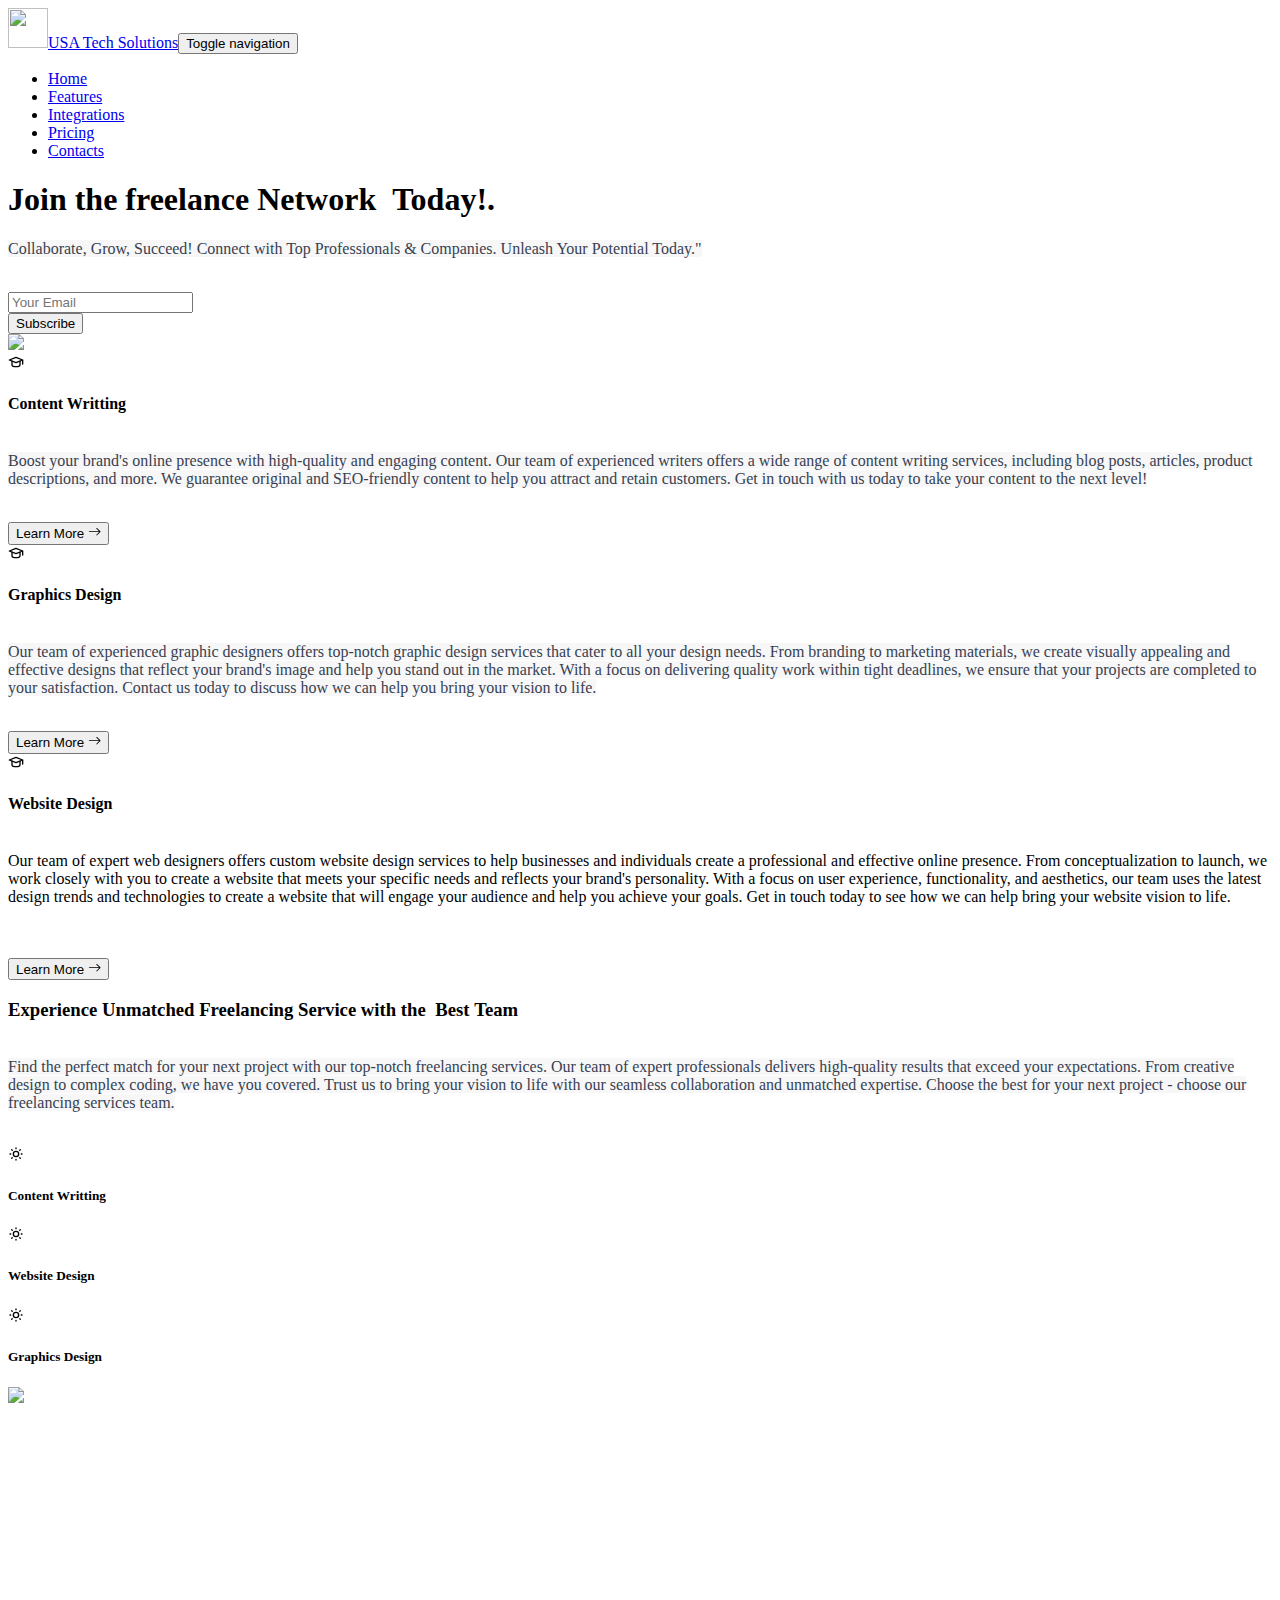
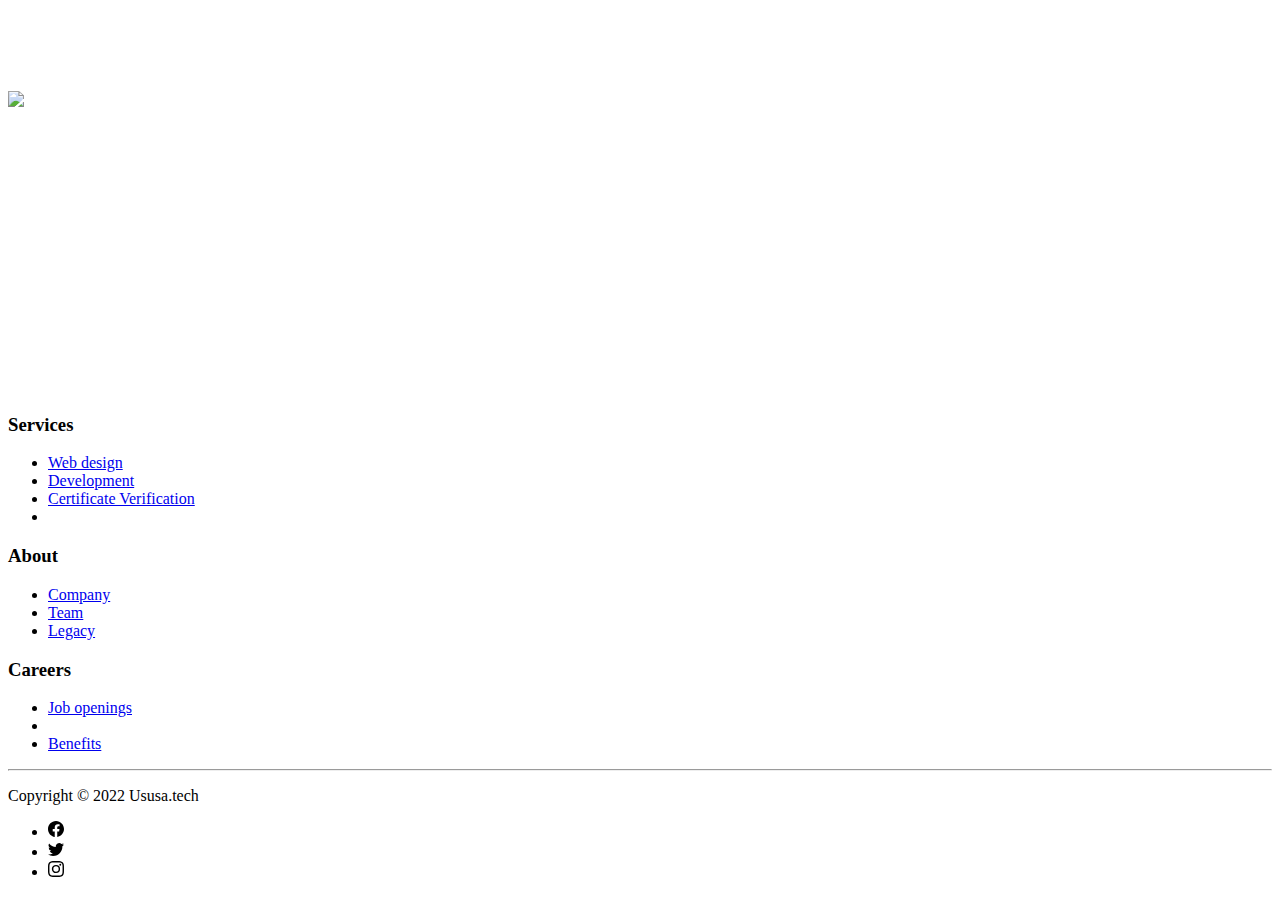
==== index.html @ 2f957a29 "Add files via upload" ====
<!DOCTYPE html>
<html lang="en">

<head>
    <meta charset="utf-8">
    <meta name="viewport" content="width=device-width, initial-scale=1.0, shrink-to-fit=no">
    <title>USA Tech Solutions</title>
    <link rel="icon" type="image/png" sizes="500x500" href="assets/img/Orange%20Black%20Hummingbird%20Tech,%20Digital%20Bird%20Logo%20Template%20(1).png">
    <link rel="icon" type="image/svg+xml" sizes="406x306" href="assets/img/illustrations/meeting.svg">
    <link rel="icon" type="image/svg+xml" sizes="406x306" href="assets/img/illustrations/presentation-2.svg">
    <link rel="stylesheet" href="assets/bootstrap/css/bootstrap.min.css">
    <link rel="manifest" href="manifest.json">
    <link rel="stylesheet" href="https://fonts.googleapis.com/css?family=Raleway:300italic,400italic,600italic,700italic,800italic,400,300,600,700,800&amp;display=swap">
    <link rel="stylesheet" href="assets/css/bootstrap.min.css">
    <link rel="stylesheet" href="/bootstrap/css/bootstrap.min.css">
    <link rel="stylesheet" href="assets/css/bootstrap.min-1.css">
    <link rel="stylesheet" href="assets/css/bootstrap.min-2.css">
    <link rel="stylesheet" href="assets/css/bootstrap.min-3.css">
</head>

<body>
    <nav class="navbar navbar-light navbar-expand-md fixed-top navbar-shrink py-3" id="mainNav">
        <div class="container"><a class="navbar-brand d-flex align-items-center" href="/"><img src="assets/img//brands/Orange%20Black%20Hummingbird%20Tech,%20Digital%20Bird%20Logo%20Template%20(2).png" style="width: 40px;height: 40px;"><span>USA Tech Solutions</span></a><button data-bs-toggle="collapse" data-bs-target="#navcol-1" class="navbar-toggler"><span class="visually-hidden">Toggle navigation</span><span class="navbar-toggler-icon"></span></button>
            <div class="collapse navbar-collapse" id="navcol-1">
                <ul class="navbar-nav mx-auto">
                    <li class="nav-item"><a class="nav-link active" href="index.html">Home</a></li>
                    <li class="nav-item"><a class="nav-link" href="features.html">Features</a></li>
                    <li class="nav-item"><a class="nav-link" href="integrations.html">Integrations</a></li>
                    <li class="nav-item"><a class="nav-link" href="pricing.html">Pricing</a></li>
                    <li class="nav-item"><a class="nav-link" href="contacts.html">Contacts</a></li>
                </ul>
            </div>
        </div>
    </nav>
    <header class="pt-5">
        <div class="container pt-4 pt-xl-5">
            <div class="row pt-5">
                <div class="col-md-8 text-center text-md-start mx-auto">
                    <div class="text-center">
                        <h1 class="display-4 fw-bold mb-5">Join the freelance Network&nbsp;&nbsp;<span class="underline">Today!</span>.</h1>
                        <p class="fs-5 text-muted mb-5"><span style="color: rgb(55, 65, 81);background-color: rgb(247, 247, 248);">Collaborate, Grow, Succeed! Connect with Top Professionals &amp; Companies. Unleash Your Potential Today."</span><br><br></p>
                        <form class="d-flex justify-content-center flex-wrap" method="post">
                            <div class="shadow-lg mb-3"><input class="form-control form-control" type="email" name="email" placeholder="Your Email"></div>
                            <div class="shadow-lg mb-3"><button class="btn btn-primary" type="submit">Subscribe </button></div>
                        </form>
                    </div>
                </div>
                <div class="col-12 col-lg-10 mx-auto">
                    <div class="text-center position-relative"><img class="img-fluid" src="assets/img/illustrations/meeting.svg" style="width: 800px;"></div>
                </div>
            </div>
        </div>
    </header>
    <section>
        <div class="container py-4 py-xl-5">
            <div class="row gy-4 row-cols-1 row-cols-md-2 row-cols-lg-3">
                <div class="col">
                    <div class="card border-light border-1 d-flex justify-content-center p-4">
                        <div class="card-body">
                            <div class="d-flex flex-shrink-0 justify-content-center align-items-center bs-icon-lg bs-icon-rounded bs-icon-secondary d-inline-block mb-4 bs-icon"><svg xmlns="http://www.w3.org/2000/svg" width="1em" height="1em" viewBox="0 0 24 24" stroke-width="2" stroke="currentColor" fill="none" stroke-linecap="round" stroke-linejoin="round" class="icon icon-tabler icon-tabler-school">
                                    <path stroke="none" d="M0 0h24v24H0z" fill="none"></path>
                                    <path d="M22 9l-10 -4l-10 4l10 4l10 -4v6"></path>
                                    <path d="M6 10.6v5.4a6 3 0 0 0 12 0v-5.4"></path>
                                </svg></div>
                            <div>
                                <h4 class="fw-bold">Content Writting</h4>
                                <p class="text-muted"><br><span style="color: rgb(55, 65, 81);background-color: rgb(247, 247, 248);">Boost your brand's online presence with high-quality and engaging content. Our team of experienced writers offers a wide range of content writing services, including blog posts, articles, product descriptions, and more. We guarantee original and SEO-friendly content to help you attract and retain customers. Get in touch with us today to take your content to the next level!</span><br><br></p><button class="btn btn-sm px-0" type="button">Learn More&nbsp;<svg xmlns="http://www.w3.org/2000/svg" width="1em" height="1em" fill="currentColor" viewbox="0 0 16 16" class="bi bi-arrow-right"><path fill-rule="evenodd" d="M1 8a.5.5 0 0 1 .5-.5h11.793l-3.147-3.146a.5.5 0 0 1 .708-.708l4 4a.5.5 0 0 1 0 .708l-4 4a.5.5 0 0 1-.708-.708L13.293 8.5H1.5A.5.5 0 0 1 1 8z"></path></svg><br></button>
                            </div>
                        </div>
                    </div>
                </div>
                <div class="col">
                    <div class="card border-light border-1 d-flex justify-content-center p-4">
                        <div class="card-body">
                            <div class="d-flex flex-shrink-0 justify-content-center align-items-center bs-icon-lg bs-icon-rounded bs-icon-secondary d-inline-block mb-4 bs-icon"><svg xmlns="http://www.w3.org/2000/svg" width="1em" height="1em" viewBox="0 0 24 24" stroke-width="2" stroke="currentColor" fill="none" stroke-linecap="round" stroke-linejoin="round" class="icon icon-tabler icon-tabler-school">
                                    <path stroke="none" d="M0 0h24v24H0z" fill="none"></path>
                                    <path d="M22 9l-10 -4l-10 4l10 4l10 -4v6"></path>
                                    <path d="M6 10.6v5.4a6 3 0 0 0 12 0v-5.4"></path>
                                </svg></div>
                            <div>
                                <h4 class="fw-bold">Graphics Design</h4>
                                <p class="text-muted"><br><span style="color: rgb(55, 65, 81);background-color: rgb(247, 247, 248);">Our team of experienced graphic designers offers top-notch graphic design services that cater to all your design needs. From branding to marketing materials, we create visually appealing and effective designs that reflect your brand's image and help you stand out in the market. With a focus on delivering quality work within tight deadlines, we ensure that your projects are completed to your satisfaction. Contact us today to discuss how we can help you bring your vision to life.</span><br><br></p><button class="btn btn-sm px-0" type="button">Learn More&nbsp;<svg xmlns="http://www.w3.org/2000/svg" width="1em" height="1em" fill="currentColor" viewbox="0 0 16 16" class="bi bi-arrow-right"><path fill-rule="evenodd" d="M1 8a.5.5 0 0 1 .5-.5h11.793l-3.147-3.146a.5.5 0 0 1 .708-.708l4 4a.5.5 0 0 1 0 .708l-4 4a.5.5 0 0 1-.708-.708L13.293 8.5H1.5A.5.5 0 0 1 1 8z"></path></svg><br></button>
                            </div>
                        </div>
                    </div>
                </div>
                <div class="col">
                    <div class="card border-light border-1 d-flex justify-content-center p-4">
                        <div class="card-body">
                            <div class="d-flex flex-shrink-0 justify-content-center align-items-center bs-icon-lg bs-icon-rounded bs-icon-secondary d-inline-block mb-4 bs-icon"><svg xmlns="http://www.w3.org/2000/svg" width="1em" height="1em" viewBox="0 0 24 24" stroke-width="2" stroke="currentColor" fill="none" stroke-linecap="round" stroke-linejoin="round" class="icon icon-tabler icon-tabler-school">
                                    <path stroke="none" d="M0 0h24v24H0z" fill="none"></path>
                                    <path d="M22 9l-10 -4l-10 4l10 4l10 -4v6"></path>
                                    <path d="M6 10.6v5.4a6 3 0 0 0 12 0v-5.4"></path>
                                </svg></div>
                            <div>
                                <h4 class="fw-bold">Website Design</h4>
                                <p class="text-muted"><br><span style="color: var(--tw-prose-body);background-color: rgba(247,247,248,var(--tw-bg-opacity));">Our team of expert web designers offers custom website design services to help businesses and individuals create a professional and effective online presence. From conceptualization to launch, we work closely with you to create a website that meets your specific needs and reflects your brand's personality. With a focus on user experience, functionality, and aesthetics, our team uses the latest design trends and technologies to create a website that will engage your audience and help you achieve your goals. Get in touch today to see how we can help bring your website vision to life.</span><br><br><br></p><button class="btn btn-sm px-0" type="button">Learn More&nbsp;<svg xmlns="http://www.w3.org/2000/svg" width="1em" height="1em" fill="currentColor" viewbox="0 0 16 16" class="bi bi-arrow-right"><path fill-rule="evenodd" d="M1 8a.5.5 0 0 1 .5-.5h11.793l-3.147-3.146a.5.5 0 0 1 .708-.708l4 4a.5.5 0 0 1 0 .708l-4 4a.5.5 0 0 1-.708-.708L13.293 8.5H1.5A.5.5 0 0 1 1 8z"></path></svg><br></button>
                            </div>
                        </div>
                    </div>
                </div>
            </div>
        </div>
    </section>
    <section>
        <div class="container py-4 py-xl-5">
            <div class="row">
                <div class="col-md-6">
                    <h3 class="display-6 fw-bold pb-md-4">Experience Unmatched Freelancing Service with the&nbsp;&nbsp;<span class="underline">Best</span>&nbsp;Team</h3>
                </div>
                <div class="col-md-6 pt-4">
                    <p class="text-muted mb-4"><br><span style="color: rgb(55, 65, 81);background-color: rgb(247, 247, 248);">Find the perfect match for your next project with our top-notch freelancing services. Our team of expert professionals delivers high-quality results that exceed your expectations. From creative design to complex coding, we have you covered. Trust us to bring your vision to life with our seamless collaboration and unmatched expertise. Choose the best for your next project - choose our freelancing services team.</span><br><br></p>
                </div>
            </div>
            <div class="row gy-4 gy-md-0">
                <div class="col-md-6 d-flex d-sm-flex d-md-flex justify-content-center align-items-center justify-content-md-start align-items-md-center justify-content-xl-center">
                    <div>
                        <div class="row gy-2 row-cols-1 row-cols-sm-2">
                            <div class="col text-center text-md-start">
                                <div class="d-flex justify-content-center align-items-center justify-content-md-start"><svg xmlns="http://www.w3.org/2000/svg" width="1em" height="1em" viewBox="0 0 24 24" stroke-width="2" stroke="currentColor" fill="none" stroke-linecap="round" stroke-linejoin="round" class="icon icon-tabler icon-tabler-sun fs-3 text-primary bg-warning">
                                        <path stroke="none" d="M0 0h24v24H0z" fill="none"></path>
                                        <circle cx="12" cy="12" r="4"></circle>
                                        <path d="M3 12h1m8 -9v1m8 8h1m-9 8v1m-6.4 -15.4l.7 .7m12.1 -.7l-.7 .7m0 11.4l.7 .7m-12.1 -.7l-.7 .7"></path>
                                    </svg>
                                    <h5 class="fw-bold mb-0 ms-2">Content Writting&nbsp;</h5>
                                </div>
                                <p class="text-muted my-3"></p>
                            </div>
                            <div class="col text-center text-md-start">
                                <div class="d-flex justify-content-center align-items-center justify-content-md-start"><svg xmlns="http://www.w3.org/2000/svg" width="1em" height="1em" viewBox="0 0 24 24" stroke-width="2" stroke="currentColor" fill="none" stroke-linecap="round" stroke-linejoin="round" class="icon icon-tabler icon-tabler-sun fs-3 text-primary bg-warning">
                                        <path stroke="none" d="M0 0h24v24H0z" fill="none"></path>
                                        <circle cx="12" cy="12" r="4"></circle>
                                        <path d="M3 12h1m8 -9v1m8 8h1m-9 8v1m-6.4 -15.4l.7 .7m12.1 -.7l-.7 .7m0 11.4l.7 .7m-12.1 -.7l-.7 .7"></path>
                                    </svg>
                                    <h5 class="fw-bold mb-0 ms-2">Website Design</h5>
                                </div>
                                <p class="text-muted my-3"></p>
                            </div>
                            <div class="col text-center text-md-start">
                                <div class="d-flex justify-content-center align-items-center justify-content-md-start"><svg xmlns="http://www.w3.org/2000/svg" width="1em" height="1em" viewBox="0 0 24 24" stroke-width="2" stroke="currentColor" fill="none" stroke-linecap="round" stroke-linejoin="round" class="icon icon-tabler icon-tabler-sun fs-3 text-primary bg-warning">
                                        <path stroke="none" d="M0 0h24v24H0z" fill="none"></path>
                                        <circle cx="12" cy="12" r="4"></circle>
                                        <path d="M3 12h1m8 -9v1m8 8h1m-9 8v1m-6.4 -15.4l.7 .7m12.1 -.7l-.7 .7m0 11.4l.7 .7m-12.1 -.7l-.7 .7"></path>
                                    </svg>
                                    <h5 class="fw-bold mb-0 ms-2">Graphics Design</h5>
                                </div>
                                <p class="text-muted my-3"></p>
                            </div>
                        </div>
                    </div>
                </div>
                <div class="col-md-6 order-first order-md-last">
                    <div><img class="rounded img-fluid w-100 fit-cover" style="min-height: 300px;" src="assets/img/illustrations/teamwork.svg"></div>
                </div>
            </div>
        </div>
    </section>
    <section>
        <div class="container py-4 py-xl-5">
            <div class="row gy-4 gy-md-0">
                <div class="col-md-6 text-center text-md-start d-flex d-sm-flex d-md-flex justify-content-center align-items-center justify-content-md-start align-items-md-center justify-content-xl-center">
                    <div><img class="rounded img-fluid fit-cover" style="min-height: 300px;" src="assets/img/illustrations/presentation.svg" width="800"></div>
                </div>
                <div class="col">
                    <div style="max-width: 450px;"></div>
                </div>
            </div>
        </div>
    </section>
    <footer>
        <div class="container py-4 py-lg-5">
            <div class="row row-cols-2 row-cols-md-4">
                <div class="col-12 col-md-3">
                    <div class="fw-bold d-flex align-items-center mb-2"></div>
                </div>
                <div class="col-sm-4 col-md-3 text-lg-start d-flex flex-column">
                    <h3 class="fs-6 fw-bold">Services</h3>
                    <ul class="list-unstyled">
                        <li><a href="#">Web design</a></li>
                        <li><a href="#">Development</a></li>
                        <li><a href="certificate_verification.html">Certificate Verification</a></li>
                        <li></li>
                    </ul>
                </div>
                <div class="col-sm-4 col-md-3 text-lg-start d-flex flex-column">
                    <h3 class="fs-6 fw-bold">About</h3>
                    <ul class="list-unstyled">
                        <li><a href="#">Company</a></li>
                        <li><a href="#">Team</a></li>
                        <li><a href="#">Legacy</a></li>
                    </ul>
                </div>
                <div class="col-sm-4 col-md-3 text-lg-start d-flex flex-column">
                    <h3 class="fs-6 fw-bold">Careers</h3>
                    <ul class="list-unstyled">
                        <li><a href="#">Job openings</a></li>
                        <li></li>
                        <li><a href="#">Benefits</a></li>
                    </ul>
                </div>
            </div>
            <hr>
            <div class="text-muted d-flex justify-content-between align-items-center pt-3">
                <p class="mb-0">Copyright © 2022 Ususa.tech</p>
                <ul class="list-inline mb-0">
                    <li class="list-inline-item list-inline-item"><svg xmlns="http://www.w3.org/2000/svg" width="1em" height="1em" fill="currentColor" viewbox="0 0 16 16" class="bi bi-facebook"><path d="M16 8.049c0-4.446-3.582-8.05-8-8.05C3.58 0-.002 3.603-.002 8.05c0 4.017 2.926 7.347 6.75 7.951v-5.625h-2.03V8.05H6.75V6.275c0-2.017 1.195-3.131 3.022-3.131.876 0 1.791.157 1.791.157v1.98h-1.009c-.993 0-1.303.621-1.303 1.258v1.51h2.218l-.354 2.326H9.25V16c3.824-.604 6.75-3.934 6.75-7.951z"></path></svg></li>
                    <li class="list-inline-item list-inline-item"><svg xmlns="http://www.w3.org/2000/svg" width="1em" height="1em" fill="currentColor" viewbox="0 0 16 16" class="bi bi-twitter"><path d="M5.026 15c6.038 0 9.341-5.003 9.341-9.334 0-.14 0-.282-.006-.422A6.685 6.685 0 0 0 16 3.542a6.658 6.658 0 0 1-1.889.518 3.301 3.301 0 0 0 1.447-1.817 6.533 6.533 0 0 1-2.087.793A3.286 3.286 0 0 0 7.875 6.03a9.325 9.325 0 0 1-6.767-3.429 3.289 3.289 0 0 0 1.018 4.382A3.323 3.323 0 0 1 .64 6.575v.045a3.288 3.288 0 0 0 2.632 3.218 3.203 3.203 0 0 1-.865.115 3.23 3.23 0 0 1-.614-.057 3.283 3.283 0 0 0 3.067 2.277A6.588 6.588 0 0 1 .78 13.58a6.32 6.32 0 0 1-.78-.045A9.344 9.344 0 0 0 5.026 15z"></path></svg></li>
                    <li class="list-inline-item list-inline-item"><svg xmlns="http://www.w3.org/2000/svg" width="1em" height="1em" fill="currentColor" viewbox="0 0 16 16" class="bi bi-instagram"><path d="M8 0C5.829 0 5.556.01 4.703.048 3.85.088 3.269.222 2.76.42a3.917 3.917 0 0 0-1.417.923A3.927 3.927 0 0 0 .42 2.76C.222 3.268.087 3.85.048 4.7.01 5.555 0 5.827 0 8.001c0 2.172.01 2.444.048 3.297.04.852.174 1.433.372 1.942.205.526.478.972.923 1.417.444.445.89.719 1.416.923.51.198 1.09.333 1.942.372C5.555 15.99 5.827 16 8 16s2.444-.01 3.298-.048c.851-.04 1.434-.174 1.943-.372a3.916 3.916 0 0 0 1.416-.923c.445-.445.718-.891.923-1.417.197-.509.332-1.09.372-1.942C15.99 10.445 16 10.173 16 8s-.01-2.445-.048-3.299c-.04-.851-.175-1.433-.372-1.941a3.926 3.926 0 0 0-.923-1.417A3.911 3.911 0 0 0 13.24.42c-.51-.198-1.092-.333-1.943-.372C10.443.01 10.172 0 7.998 0h.003zm-.717 1.442h.718c2.136 0 2.389.007 3.232.046.78.035 1.204.166 1.486.275.373.145.64.319.92.599.28.28.453.546.598.92.11.281.24.705.275 1.485.039.843.047 1.096.047 3.231s-.008 2.389-.047 3.232c-.035.78-.166 1.203-.275 1.485a2.47 2.47 0 0 1-.599.919c-.28.28-.546.453-.92.598-.28.11-.704.24-1.485.276-.843.038-1.096.047-3.232.047s-2.39-.009-3.233-.047c-.78-.036-1.203-.166-1.485-.276a2.478 2.478 0 0 1-.92-.598 2.48 2.48 0 0 1-.6-.92c-.109-.281-.24-.705-.275-1.485-.038-.843-.046-1.096-.046-3.233 0-2.136.008-2.388.046-3.231.036-.78.166-1.204.276-1.486.145-.373.319-.64.599-.92.28-.28.546-.453.92-.598.282-.11.705-.24 1.485-.276.738-.034 1.024-.044 2.515-.045v.002zm4.988 1.328a.96.96 0 1 0 0 1.92.96.96 0 0 0 0-1.92zm-4.27 1.122a4.109 4.109 0 1 0 0 8.217 4.109 4.109 0 0 0 0-8.217zm0 1.441a2.667 2.667 0 1 1 0 5.334 2.667 2.667 0 0 1 0-5.334z"></path></svg></li>
                </ul>
            </div>
        </div>
    </footer>
    <script src="assets/bootstrap/js/bootstrap.min.js"></script>
    <script src="assets/js/startup-modern.js"></script>
    <script src="assets/js/bootstrap/js/bootstrap.min.js"></script>
    <script src="assets/js/certificate_verification.js"></script>
</body>

</html>
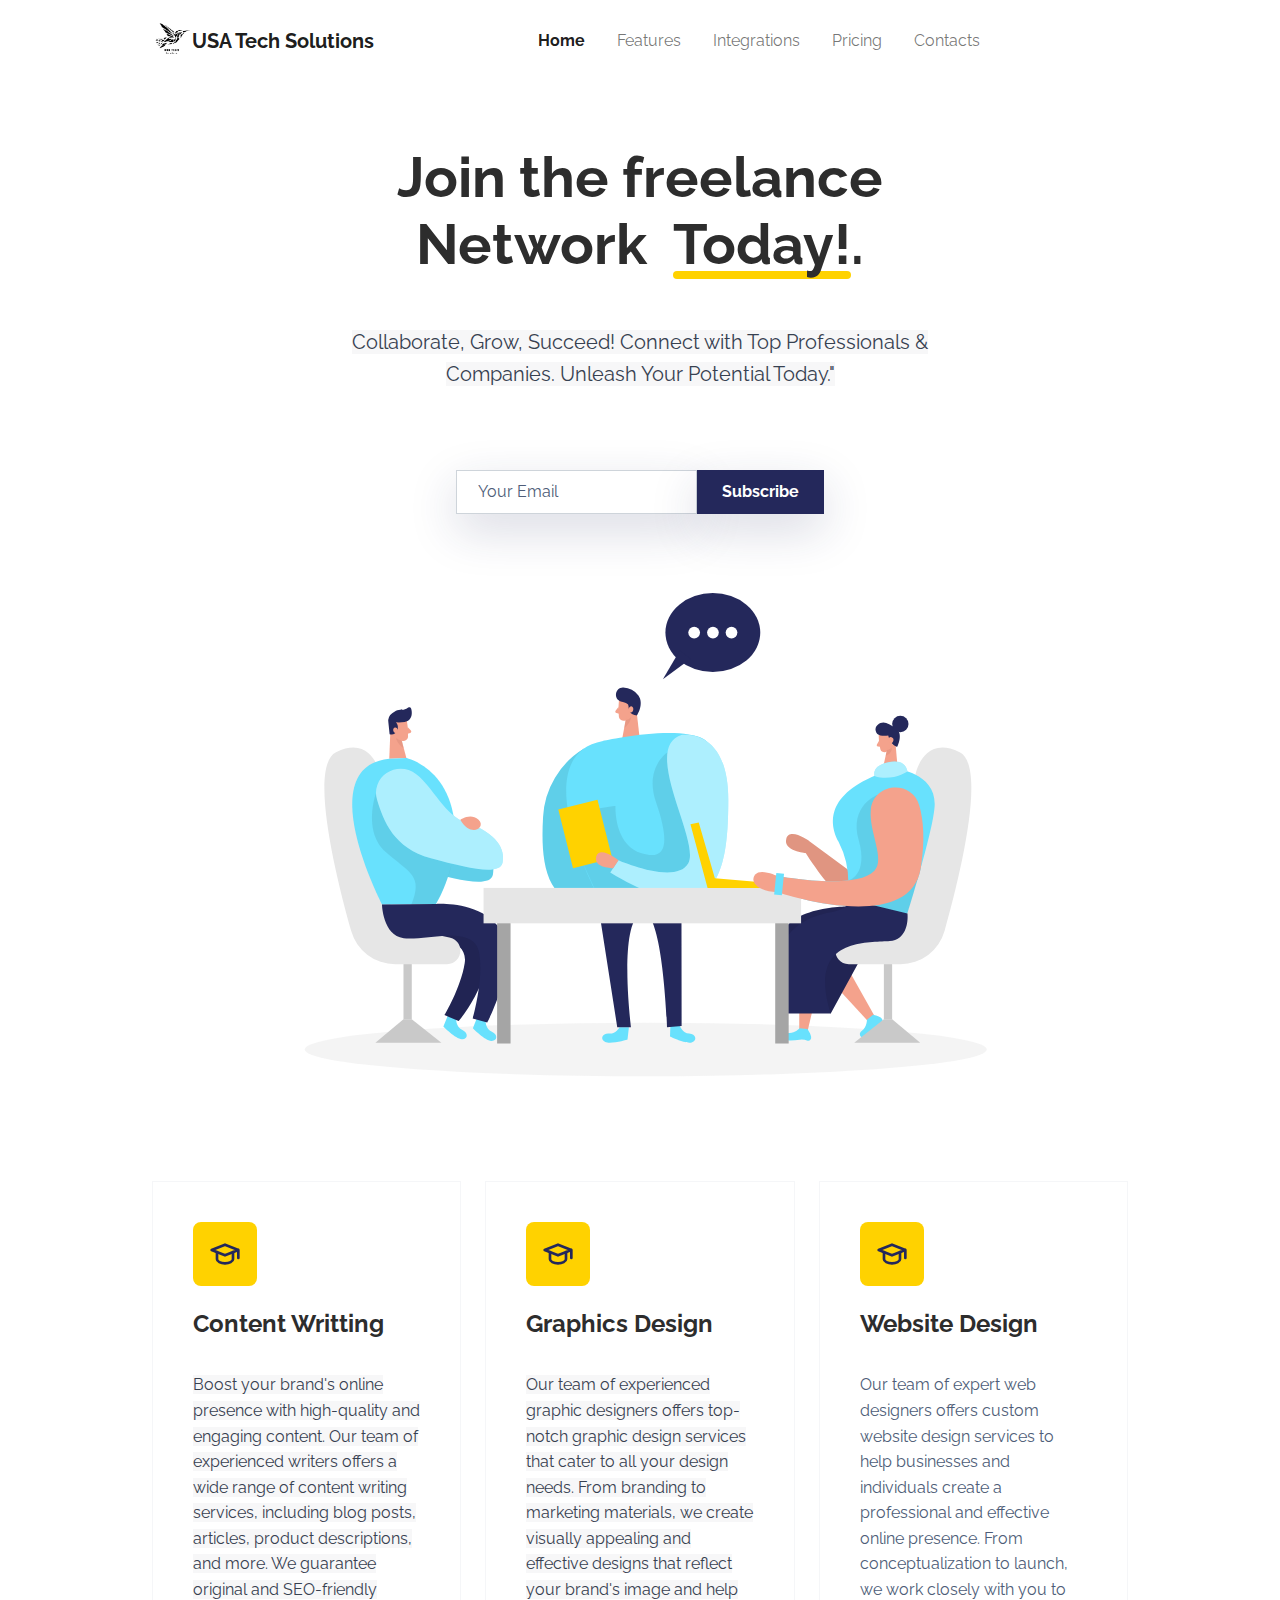
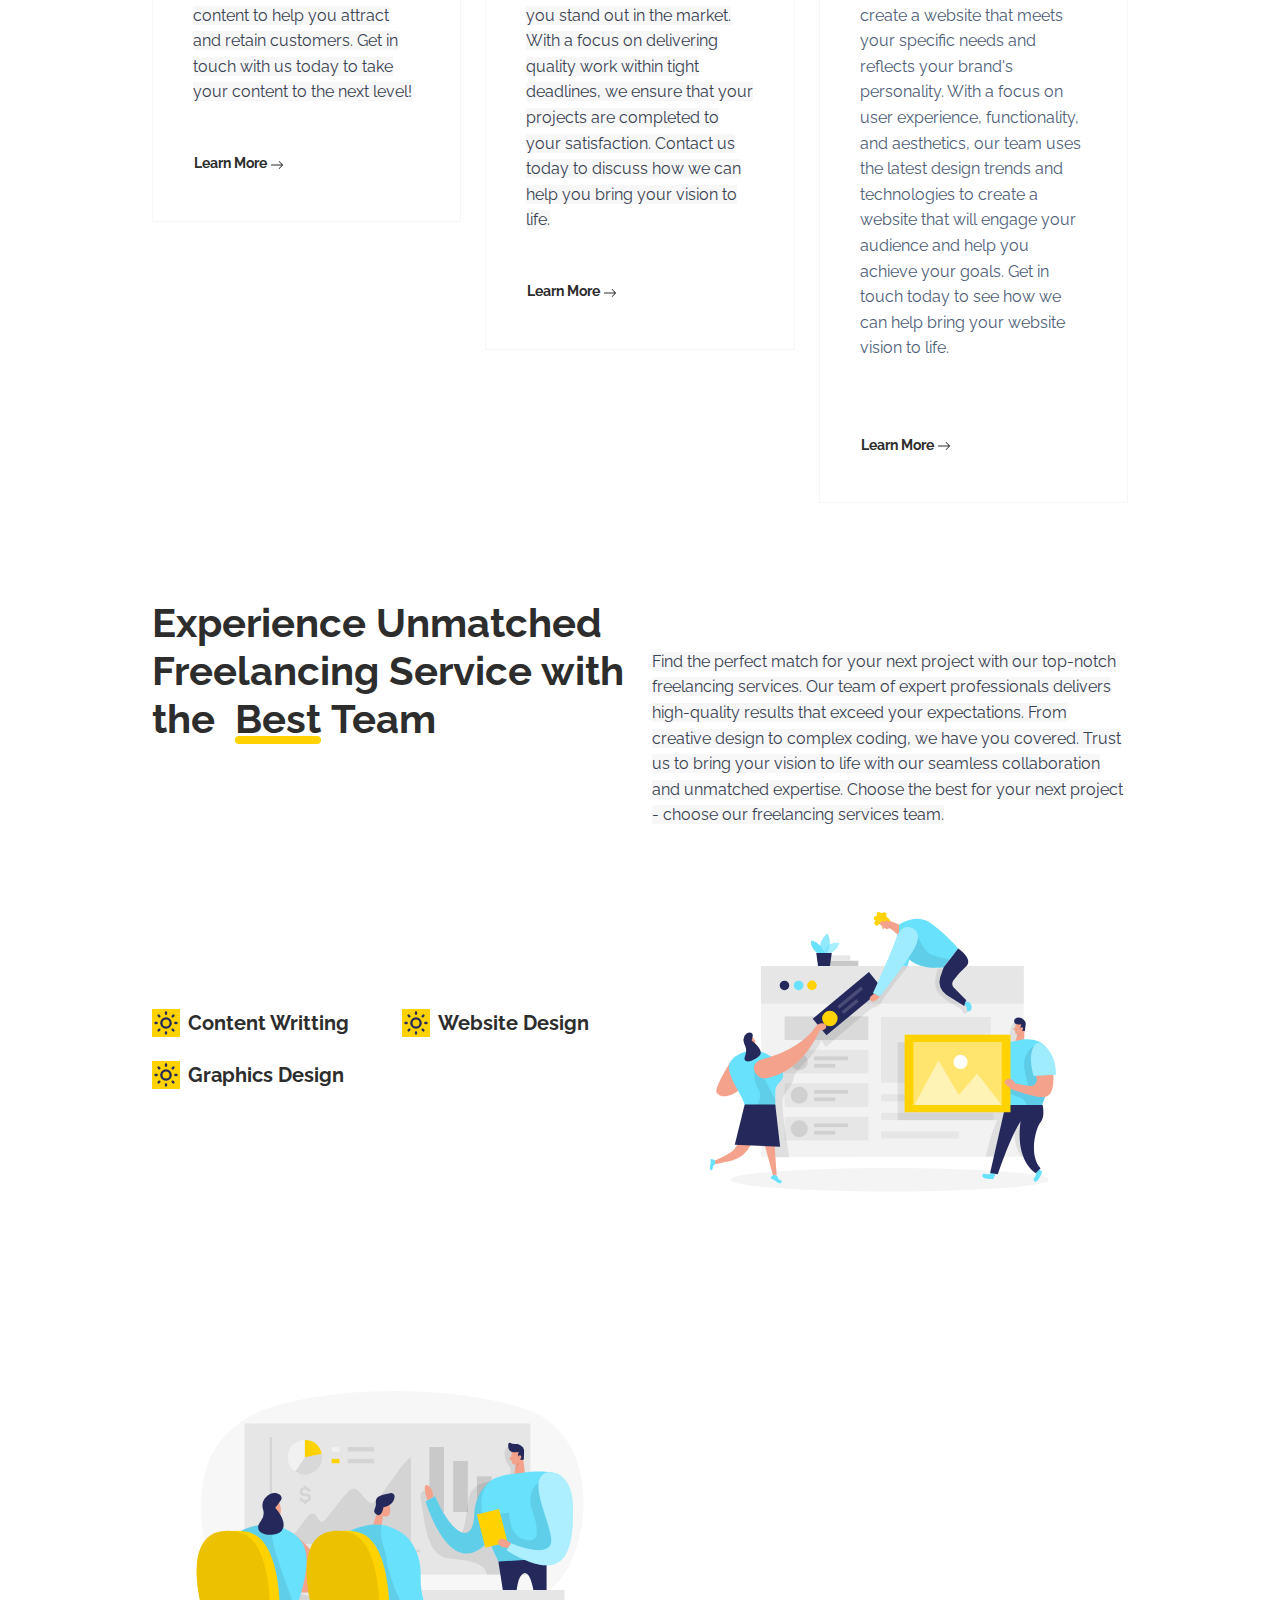
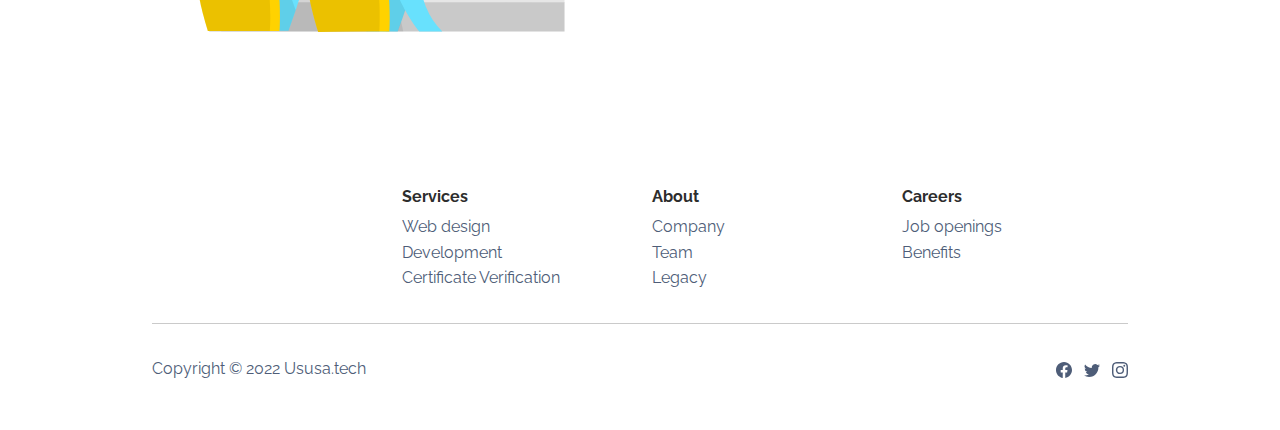
==== commit 9bcc670c: "Update index.html" ====
--- a/index.html
+++ b/index.html
@@ -5,6 +5,8 @@
     <meta charset="utf-8">
     <meta name="viewport" content="width=device-width, initial-scale=1.0, shrink-to-fit=no">
     <title>USA Tech Solutions</title>
+    <meta name="description" content="web development, content writing, graphics designing, YouTube support, freelancing, freelance, web designing, blog writing">
+  <meta name="keywords" content="USA Tech solution , USA Tech Solutions , USATechSolution , USA TechSolution, USATechSolution , US Tech Solution, US Tech Solutions , USATech , TechSolution">
     <link rel="icon" type="image/png" sizes="500x500" href="assets/img/Orange%20Black%20Hummingbird%20Tech,%20Digital%20Bird%20Logo%20Template%20(1).png">
     <link rel="icon" type="image/svg+xml" sizes="406x306" href="assets/img/illustrations/meeting.svg">
     <link rel="icon" type="image/svg+xml" sizes="406x306" href="assets/img/illustrations/presentation-2.svg">
@@ -216,4 +218,4 @@
     <script src="assets/js/certificate_verification.js"></script>
 </body>
 
-</html>+</html>
